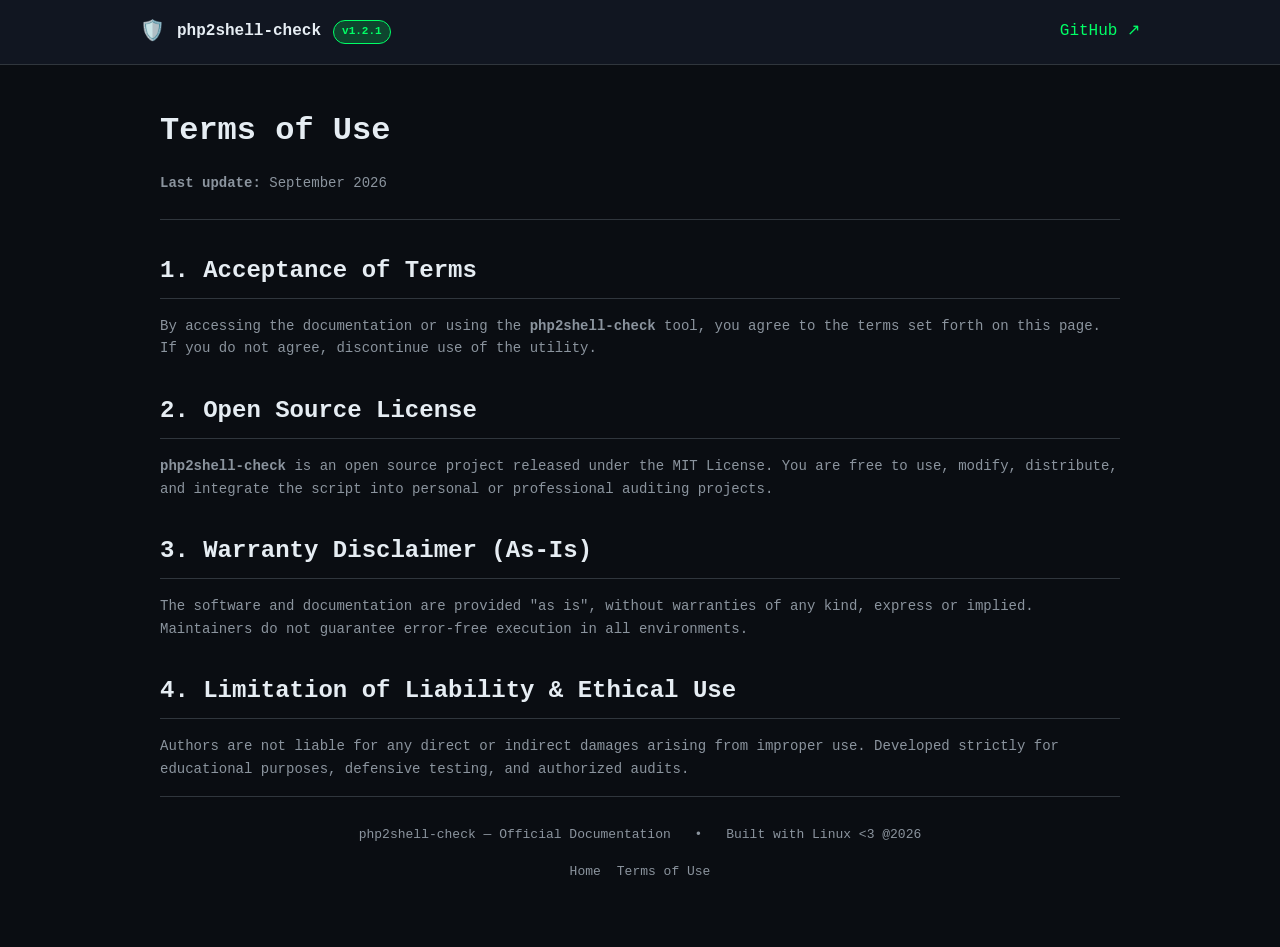
==== docs/terms.html @ 1ebd7190 "docs: add security advisory page for PHP2Shell RCE vulnerabilities" ====
<!DOCTYPE html>
<html lang="en">
    <head>
        <meta charset="UTF-8" />
        <meta name="viewport" content="width=device-width, initial-scale=1.0" />
        <title>Terms of Use — php2shell-check</title>
        <link rel="stylesheet" href="./assets/style.css" />
        <link rel="icon" type="image/svg+xml" href="./public/favicon.svg" />
    </head>

    <body>
        <header>
            <div class="header-inner">
                <div class="brand">
                    <div class="brand-icon">🛡️</div>
                    <a href="index.html">php2shell-check</a>
                    <span class="badge" id="dynamic-version-badge">Carregando...</span>
                </div>
                <div class="header-controls">
                    <a href="https://github.com/Pauloxc6/php2shell-check" target="_blank" rel="noopener">GitHub ↗</a>
                </div>
            </div>
        </header>

        <div class="layout">
            <main class="content full-width-content" style="max-width: 1000px; margin: 0 auto">
                <section>
                    <h1>Terms of Use</h1>
                    <p><strong>Last update:</strong> September 2026</p>
                    <hr />

                    <h2>1. Acceptance of Terms</h2>
                    <p>
                        By accessing the documentation or using the <strong>php2shell-check</strong> tool, you agree to the terms set forth on this page. If you do not agree, discontinue use of the
                        utility.
                    </p>

                    <h2>2. Open Source License</h2>
                    <p>
                        <strong>php2shell-check</strong> is an open source project released under the MIT License. You are free to use, modify, distribute, and integrate the script into personal or
                        professional auditing projects.
                    </p>

                    <h2>3. Warranty Disclaimer (As-Is)</h2>
                    <p>
                        The software and documentation are provided "as is", without warranties of any kind, express or implied. Maintainers do not guarantee error-free execution in all environments.
                    </p>

                    <h2>4. Limitation of Liability & Ethical Use</h2>
                    <p>Authors are not liable for any direct or indirect damages arising from improper use. Developed strictly for educational purposes, defensive testing, and authorized audits.</p>
                </section>

                <footer>
                    <span>php2shell-check — Official Documentation</span>
                    <span>•</span>
                    <span>Built with Linux &lt;3 @2026</span>
                    <div class="footer-links">
                        <a href="index.html">Home</a>
                        <a href="terms.html">Terms of Use</a>
                    </div>
                </footer>
            </main>
        </div>
        <script src="./assets/script.js"></script>
    </body>
</html>
---- docs/assets/style.css ----
:root {
    --bg-primary: #0a0d12;
    --bg-secondary: #111621;
    --bg-tertiary: #1a2233;
    --accent: #00ff66;
    --accent-glow: rgba(0, 255, 102, 0.2);
    --text-main: #e6edf3;
    --text-muted: #8b949e;
    --border: #30363d;
    --danger: #f85149;
    --font-mono: ui-monospace, SFMono-Regular, SF Mono, Menlo, Consolas, Liberation Mono, monospace;
    --radius: 8px;
}

* {
    box-sizing: border-box;
    margin: 0;
    padding: 0;
}

body {
    background-color: var(--bg-primary);
    color: var(--text-main);
    font-family: var(--font-mono);
    line-height: 1.6;
    display: flex;
    flex-direction: column;
    min-height: 100vh;
}

header {
    background: var(--bg-secondary);
    border-bottom: 1px solid var(--border);
    padding: 16px 24px;
    position: sticky;
    top: 0;
    z-index: 100;
}

.header-inner {
    max-width: 1000px;
    margin: 0 auto;
    display: flex;
    justify-content: space-between;
    align-items: center;
}

.brand {
    display: flex;
    align-items: center;
    gap: 12px;
}

.brand-icon {
    font-size: 20px;
}

.brand a {
    color: var(--text-main);
    text-decoration: none;
    font-weight: bold;
    font-size: 16px;
}

.brand a:hover {
    color: var(--accent);
}

.badge {
    background: var(--accent-glow);
    color: var(--accent);
    border: 1px solid var(--accent);
    padding: 2px 8px;
    border-radius: 12px;
    font-size: 11px;
    font-weight: bold;
}

.layout {
    flex: 1;
    max-width: 1000px;
    width: 100%;
    margin: 0 auto;
    padding: 40px 20px;
}

h1,
h2,
h3 {
    color: var(--text-main);
    margin-bottom: 16px;
    font-weight: 600;
}

h1 {
    font-size: 32px;
}
h2 {
    font-size: 24px;
    margin-top: 32px;
    border-bottom: 1px solid var(--border);
    padding-bottom: 8px;
}
h3 {
    font-size: 18px;
    margin-top: 24px;
}

p,
ul {
    color: var(--text-muted);
    margin-bottom: 16px;
    font-size: 14px;
}

ul {
    padding-left: 20px;
}
li {
    margin-bottom: 8px;
}

a {
    color: var(--accent);
    text-decoration: none;
}
a:hover {
    text-decoration: underline;
}

hr {
    border: none;
    border-top: 1px solid var(--border);
    margin: 24px 0;
}

.button {
    background: var(--bg-tertiary);
    color: var(--text-main);
    border: 1px solid var(--border);
    padding: 10px 20px;
    border-radius: var(--radius);
    font-family: var(--font-mono);
    font-size: 14px;
    cursor: pointer;
    display: inline-flex;
    align-items: center;
    gap: 8px;
    transition: all 0.2s ease;
    text-decoration: none;
}

.button:hover {
    border-color: var(--accent);
    box-shadow: 0 0 10px var(--accent-glow);
    text-decoration: none;
}

.button.primary {
    background: var(--accent);
    color: #000;
    font-weight: bold;
    border-color: var(--accent);
}

.button.primary:hover {
    background: #00cc52;
}

.code-wrapper {
    background: var(--bg-secondary);
    border: 1px solid var(--border);
    border-radius: var(--radius);
    position: relative;
    margin: 20px 0;
    overflow: hidden;
}

.copy-button {
    position: absolute;
    top: 12px;
    right: 12px;
    background: var(--bg-tertiary);
    color: var(--text-main);
    border: 1px solid var(--border);
    padding: 4px 10px;
    border-radius: 4px;
    font-size: 12px;
    cursor: pointer;
}

.copy-button:hover {
    border-color: var(--accent);
}

pre {
    padding: 20px;
    overflow-x: auto;
    font-family: var(--font-mono);
    font-size: 13px;
    color: var(--text-main);
}

code {
    font-family: var(--font-mono);
    background: var(--bg-secondary);
    padding: 2px 6px;
    border-radius: 4px;
    border: 1px solid var(--border);
    font-size: 12px;
    color: var(--accent);
}

pre code {
    background: none;
    border: none;
    padding: 0;
    color: inherit;
}

.cookie-banner {
    position: fixed;
    bottom: 20px;
    right: 20px;
    max-width: 400px;
    background: var(--bg-secondary);
    border: 1px solid var(--border);
    border-radius: var(--radius);
    padding: 20px;
    box-shadow: 0 8px 24px rgba(0, 0, 0, 0.5);
    z-index: 1000;
}

.cookie-content p {
    font-size: 13px;
    margin-bottom: 12px;
}
.cookie-buttons {
    display: flex;
    gap: 8px;
}
.btn-cookie {
    padding: 6px 12px;
    border-radius: 4px;
    font-size: 12px;
    cursor: pointer;
    border: 1px solid var(--border);
    font-family: var(--font-mono);
}
.btn-accept {
    background: var(--accent);
    color: #000;
    font-weight: bold;
}
.btn-reject {
    background: var(--bg-tertiary);
    color: var(--text-main);
}

footer {
    border-top: 1px solid var(--border);
    padding: 24px;
    text-align: center;
    font-size: 13px;
    color: var(--text-muted);
    margin-top: auto;
}

footer span {
    display: inline-block;
    margin: 4px 8px;
}
.footer-links {
    margin-top: 12px;
    display: flex;
    justify-content: center;
    gap: 16px;
    flex-wrap: wrap;
}
.footer-links a {
    color: var(--text-muted);
    font-size: 13px;
}
.footer-links a:hover {
    color: var(--accent);
}
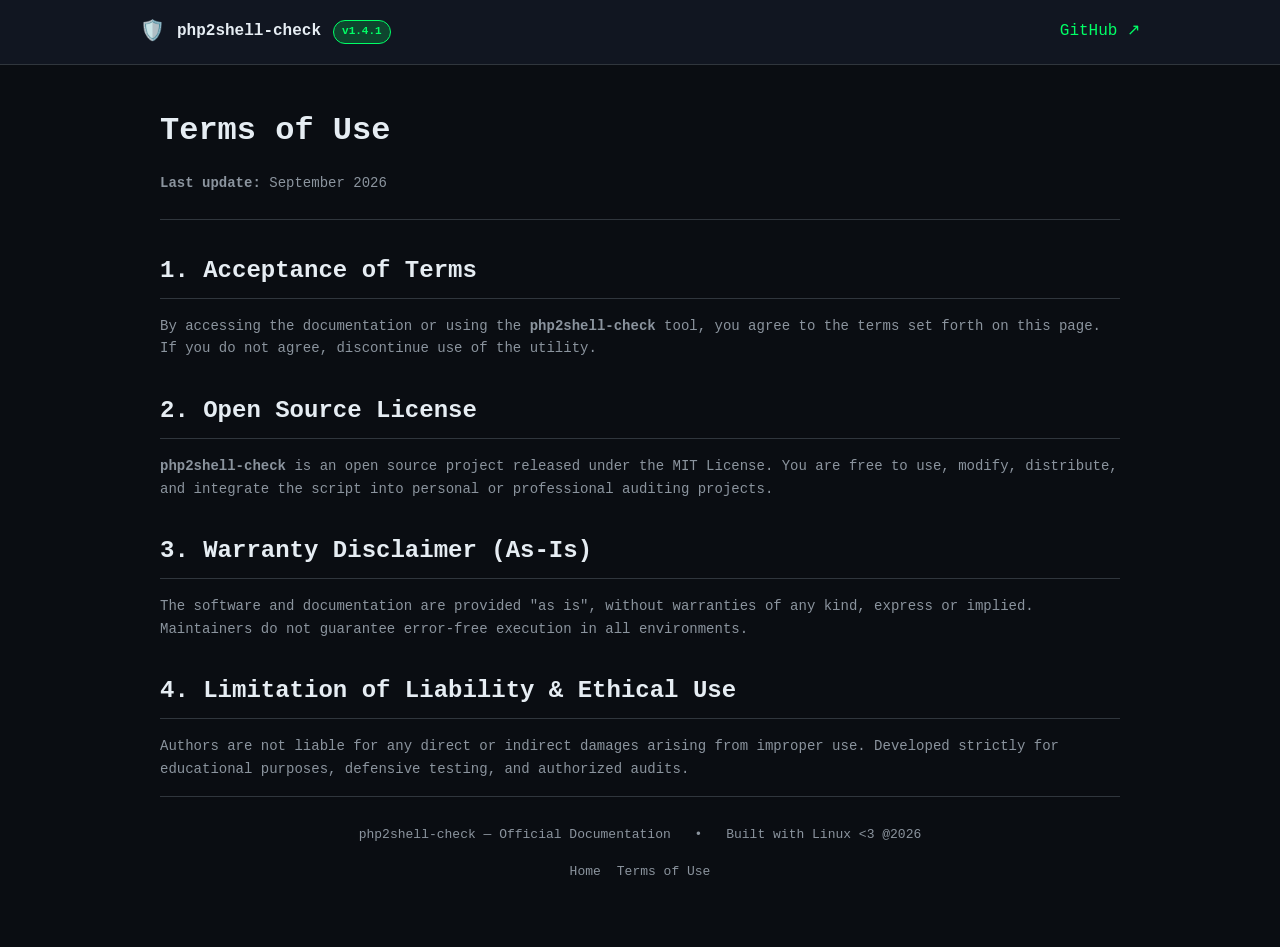
==== commit bc7145ab: "fix: String correction" ====
--- a/docs/terms.html
+++ b/docs/terms.html
@@ -5,7 +5,7 @@
         <meta name="viewport" content="width=device-width, initial-scale=1.0" />
         <title>Terms of Use — php2shell-check</title>
         <link rel="stylesheet" href="./assets/style.css" />
-        <link rel="icon" type="image/svg+xml" href="./public/favicon.svg" />
+        <link rel="icon" type="image/svg+xml" href="./public/favicon.ico" />
     </head>
 
     <body>
@@ -14,7 +14,7 @@
                 <div class="brand">
                     <div class="brand-icon">🛡️</div>
                     <a href="index.html">php2shell-check</a>
-                    <span class="badge" id="dynamic-version-badge">Carregando...</span>
+                    <span class="badge" id="dynamic-version-badge">Loading...</span>
                 </div>
                 <div class="header-controls">
                     <a href="https://github.com/Pauloxc6/php2shell-check" target="_blank" rel="noopener">GitHub ↗</a>
